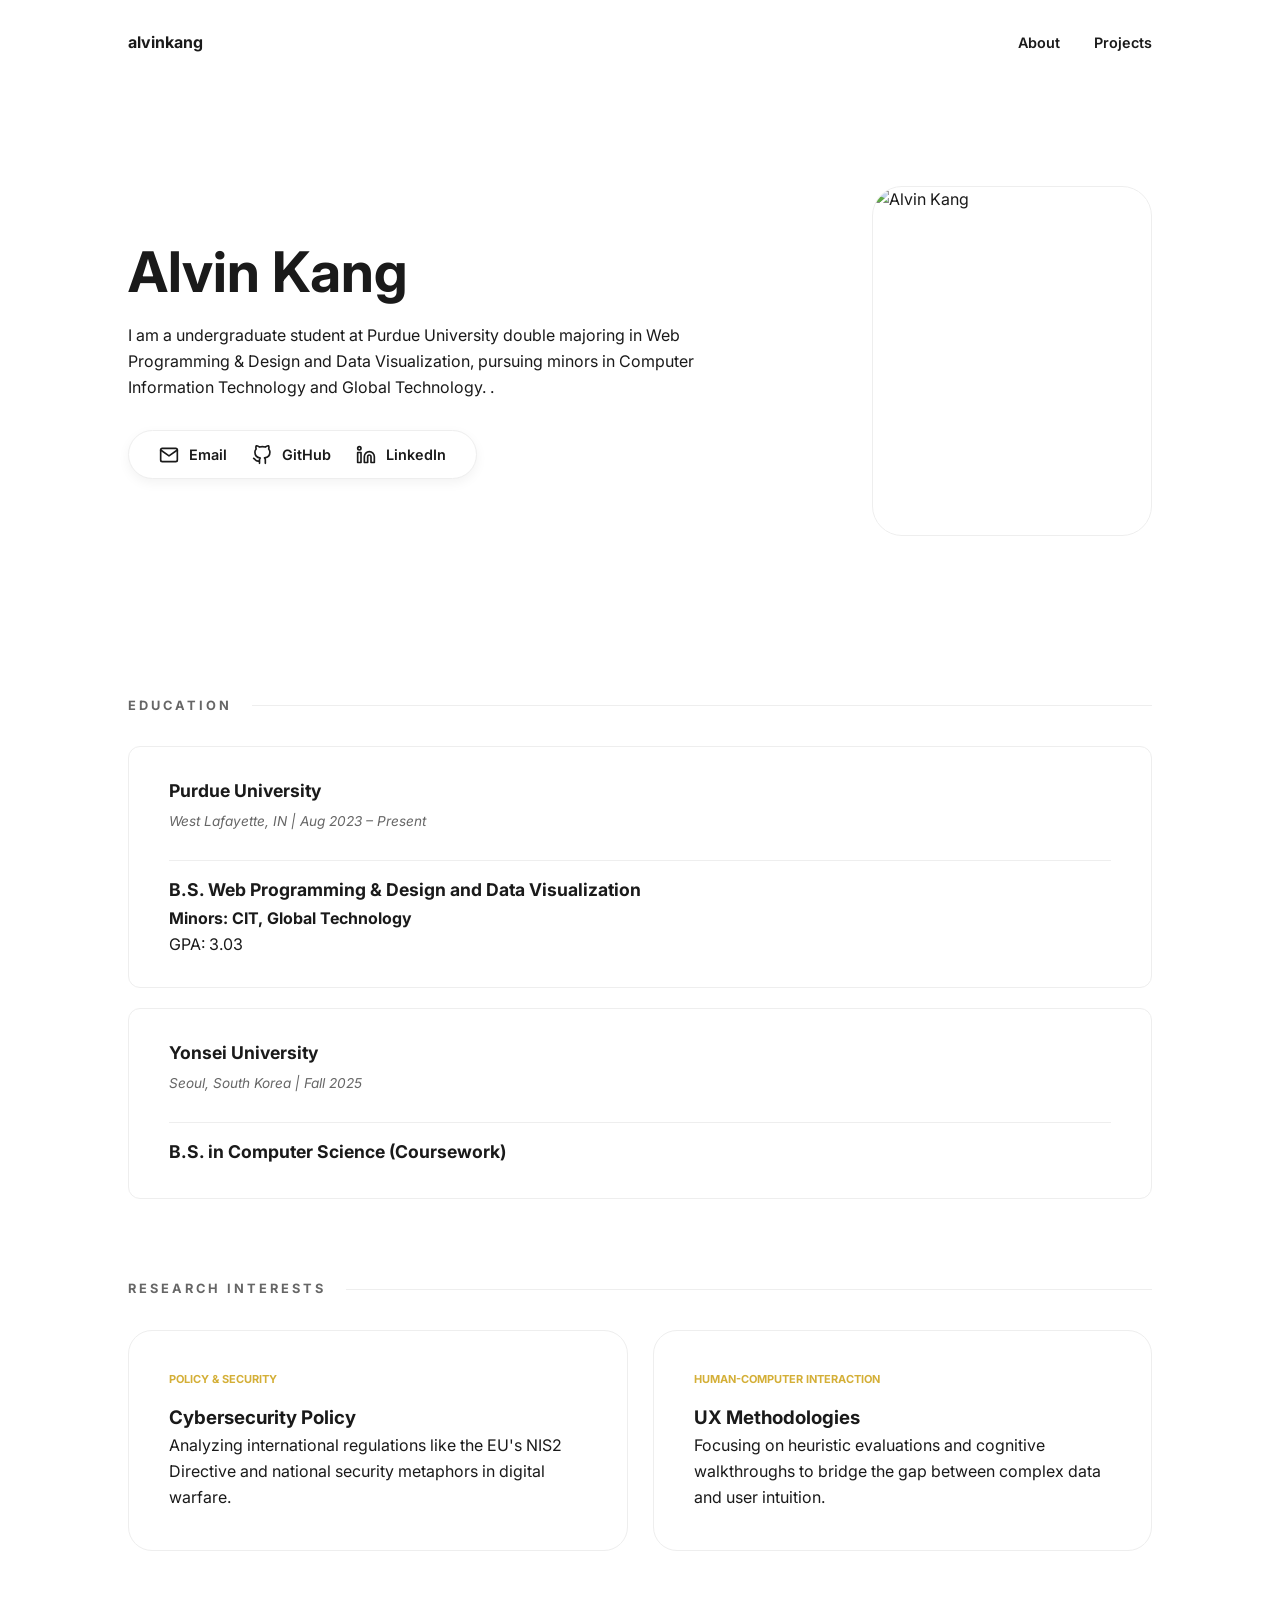
==== index.html @ 0c85d787 "Added stuff" ====
<!DOCTYPE html>
<html lang="en">
<head>
    <meta charset="UTF-8">
    <meta name="viewport" content="width=device-width, initial-scale=1.0">
    <title>About | Alvin Kang</title>
    <link href="https://fonts.googleapis.com/css2?family=Inter:wght@400;600;800&display=swap" rel="stylesheet">
    <link rel="stylesheet" href="style.css">
</head>
<body>

<nav>
    <div class="logo"><strong>alvinkang</strong></div>
    <div class="nav-links">
        <a href="index.html">About</a>
        <a href="projects.html">Projects</a>
    </div>
</nav>

<main>
    <header class="about-hero">
        <div class="about-text">
            <h1>Alvin Kang</h1>
            <p>I am a undergraduate student at Purdue University double majoring in Web Programming & Design and Data Visualization, pursuing minors in Computer Information Technology and Global Technology. .</p>
            
            <div class="hero-links-bar">
                <a href="mailto:kang540@purdue.edu" class="hero-link-item">
                    <svg class="hero-icon" viewBox="0 0 24 24" fill="none" stroke="currentColor" stroke-width="2" stroke-linecap="round" stroke-linejoin="round"><path d="M4 4h16c1.1 0 2 .9 2 2v12c0 1.1-.9 2-2 2H4c-1.1 0-2-.9-2-2V6c0-1.1.9-2 2-2z"></path><polyline points="22,6 12,13 2,6"></polyline></svg>
                    <span>Email</span>
                </a>
                <a href="https://github.com/akang05" target="_blank" class="hero-link-item">
                    <svg class="hero-icon" viewBox="0 0 24 24" fill="none" stroke="currentColor" stroke-width="2" stroke-linecap="round" stroke-linejoin="round"><path d="M9 19c-5 1.5-5-2.5-7-3m14 6v-3.87a3.37 3.37 0 0 0-.94-2.61c3.14-.35 6.44-1.54 6.44-7A5.44 5.44 0 0 0 20 4.77 5.07 5.07 0 0 0 19.91 1S18.73.65 16 2.48a13.38 13.38 0 0 0-7 0C6.27.65 5.09 1 5.09 1A5.07 5.07 0 0 0 5 4.77a5.44 5.44 0 0 0-1.5 3.78c0 5.42 3.3 6.61 6.44 7A3.37 3.37 0 0 0 9 18.13V22"></path></svg>
                    <span>GitHub</span>
                </a>
                <a href="https://linkedin.com/in/alvin-kang-218050291" target="_blank" class="hero-link-item">
                    <svg class="hero-icon" viewBox="0 0 24 24" fill="none" stroke="currentColor" stroke-width="2" stroke-linecap="round" stroke-linejoin="round"><path d="M16 8a6 6 0 0 1 6 6v7h-4v-7a2 2 0 0 0-2-2 2 2 0 0 0-2 2v7h-4v-7a6 6 0 0 1 6-6z"></path><rect x="2" y="9" width="4" height="12"></rect><circle cx="4" cy="4" r="2"></circle></svg>
                    <span>LinkedIn</span>
                </a>
            </div>
        </div>
        <div class="about-image">
            <img src="assets/me.jpg" alt="Alvin Kang" class="profile-pic">
        </div>
    </header>

    <section class="details-row">
        <h2 class="section-title">Education</h2>
        
        <div class="card edu-card">
            <h3>Purdue University</h3>
            <p class="edu-date">West Lafayette, IN | Aug 2023 – Present</p>
            <hr class="edu-divider">
            <h3>B.S. Web Programming & Design and Data Visualization</h3>
            <p><strong>Minors: CIT, Global Technology</strong></p>
            <p>GPA: 3.03</p>
        </div>

        <div class="card edu-card" style="margin-top: 20px;">
            <h3>Yonsei University</h3>
            <p class="edu-date">Seoul, South Korea | Fall 2025</p>
            <hr class="edu-divider">
            <h3>B.S. in Computer Science (Coursework)</h3>
        </div>
    </section>

    <section class="details-row">
        <h2 class="section-title">Research Interests</h2>
        <div class="project-grid">
            <div class="card">
                <span class="tag">Policy & Security</span>
                <h3>Cybersecurity Policy</h3>
                <p>Analyzing international regulations like the EU's NIS2 Directive and national security metaphors in digital warfare.</p>
            </div>
            
            <div class="card">
                <span class="tag">Human-Computer Interaction</span>
                <h3>UX Methodologies</h3>
                <p>Focusing on heuristic evaluations and cognitive walkthroughs to bridge the gap between complex data and user intuition.</p>
            </div>
        </div>
    </section>
</main>

<div style="padding-bottom: 80px;"></div>

</body>
</html>
---- style.css ----
/* Global Reset & Fonts */
* {
    margin: 0;
    padding: 0;
    box-sizing: border-box;
}

body {
    font-family: 'Inter', sans-serif;
    color: #1a1a1a;
    line-height: 1.6;
    background-color: #ffffff;
    overflow-x: hidden;
}

:root {
    --accent: #d4af37; /* Purdue Gold */
    --text: #1a1a1a;
    --text-muted: #666666;
    --transition: all 0.4s cubic-bezier(0.4, 0, 0.2, 1);
}

/* Navigation */
nav {
    display: flex;
    justify-content: space-between;
    align-items: center;
    padding: 30px 10%;
    position: sticky;
    top: 0;
    background: rgba(255, 255, 255, 0.9);
    backdrop-filter: blur(10px);
    z-index: 1000;
}

.nav-links a {
    text-decoration: none;
    color: var(--text);
    margin-left: 30px;
    font-weight: 600;
    font-size: 0.9rem;
    transition: var(--transition);
}

.nav-links a:hover {
    color: var(--accent);
}

/* Layout Hierarchy */
main { padding: 0 10%; }

.about-hero {
    display: flex;
    align-items: center;
    justify-content: space-between;
    gap: 60px;
    padding: 100px 0 80px;
}

.about-text { flex: 1.5; }
.about-text h1 { font-size: 3.5rem; line-height: 1.1; margin-bottom: 20px; }

/* Hero Links Bar */
.hero-links-bar {
    display: inline-flex;
    align-items: center;
    gap: 25px;
    padding: 12px 30px;
    background: #ffffff;
    border: 1px solid #eee;
    border-radius: 100px;
    margin-top: 30px;
    box-shadow: 0 4px 12px rgba(0, 0, 0, 0.05);
    transition: var(--transition);
}

.hero-links-bar:hover {
    transform: translateY(-3px);
    box-shadow: 0 8px 20px rgba(0, 0, 0, 0.08);
    border-color: var(--accent);
}

.hero-link-item {
    display: flex;
    align-items: center;
    gap: 10px;
    text-decoration: none;
    color: var(--text);
    font-size: 0.9rem;
    font-weight: 600;
    transition: color 0.3s ease;
}

.hero-link-item:hover {
    color: var(--accent);
}

.hero-icon {
    width: 20px;
    height: 20px;
    color: currentColor;
}

/* The Portrait Profile */
.about-image { flex: 1; display: flex; justify-content: flex-end; }

.profile-pic {
    width: 280px;
    height: 350px; 
    border-radius: 30px;
    object-fit: cover;
    filter: grayscale(15%);
    border: 1px solid #eee;
    transition: var(--transition);
}

.profile-pic:hover {
    filter: grayscale(0%);
    transform: translateY(-15px) rotate(-2deg);
    box-shadow: 0 30px 60px rgba(0,0,0,0.1);
}

/* Section Styling */
.section-title {
    font-size: 0.8rem;
    text-transform: uppercase;
    letter-spacing: 3px;
    color: var(--text-muted);
    margin-top: 80px;
    margin-bottom: 30px;
    display: flex;
    align-items: center;
    gap: 20px;
}

.section-title::after {
    content: "";
    height: 1px;
    flex-grow: 1;
    background: #eee;
}

/* Vertical Row Layout */
.details-row {
    margin-bottom: 60px;
    width: 100%;
}

/* Universal Card Style */
.card {
    background: #fff;
    padding: 40px;
    border-radius: 24px;
    border: 1px solid #eee;
    transition: var(--transition);
    display: flex;
    flex-direction: column;
}

.card:hover {
    border-color: var(--accent);
    transform: translateY(-10px) rotate(1deg);
    box-shadow: 0 20px 40px rgba(0, 0, 0, 0.05);
}

/* Specific Education "Yonsei Look" overrides */
.edu-card {
    width: 100%;
    border-radius: 12px; 
    text-align: left;
    padding: 30px 40px;
}

.edu-card:hover {
    transform: translateY(-5px); 
    rotate: 0deg; 
    border-color: var(--accent);
}

.edu-date {
    font-style: italic;
    color: var(--text-muted);
    font-size: 0.85rem;
    margin: 4px 0 12px 0;
}

.edu-divider {
    border: 0;
    border-top: 1px solid #eee;
    margin: 15px 0;
}

.edu-card h3 {
    font-size: 1.1rem;
    margin-bottom: 2px;
}

/* Project/Research Grid */
.project-grid {
    display: grid;
    grid-template-columns: repeat(auto-fit, minmax(320px, 1fr));
    gap: 25px;
    margin-bottom: 40px;
}

.tag { 
    font-size: 11px; 
    font-weight: 700; 
    color: var(--accent); 
    text-transform: uppercase; 
    margin-bottom: 15px; 
    display: block; 
}

/* Responsive Adjustments */
@media (max-width: 900px) {
    .about-hero { flex-direction: column-reverse; text-align: center; padding: 60px 0; }
    .about-text h1 { font-size: 2.5rem; }
    .about-image { justify-content: center; margin-bottom: 30px; }
    .edu-card { padding: 25px; }
    .hero-links-bar { gap: 15px; padding: 10px 20px; }
}
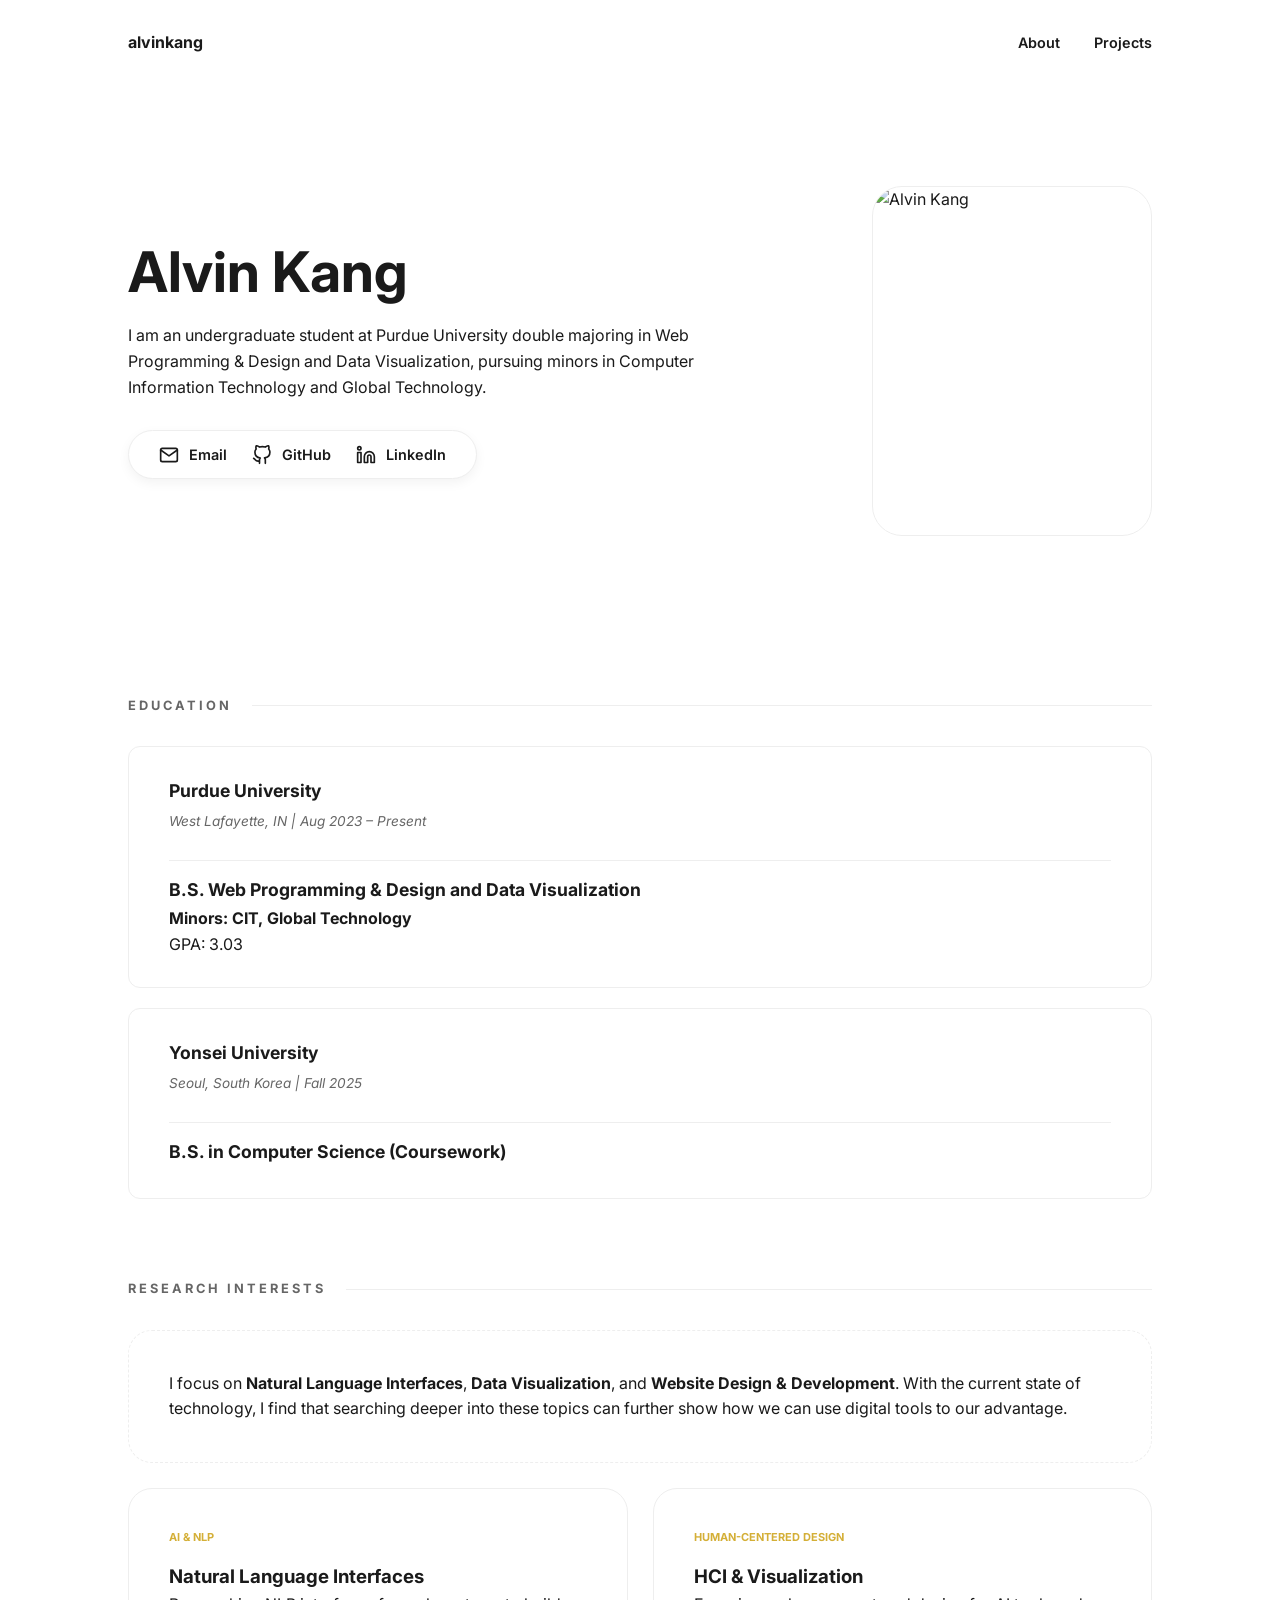
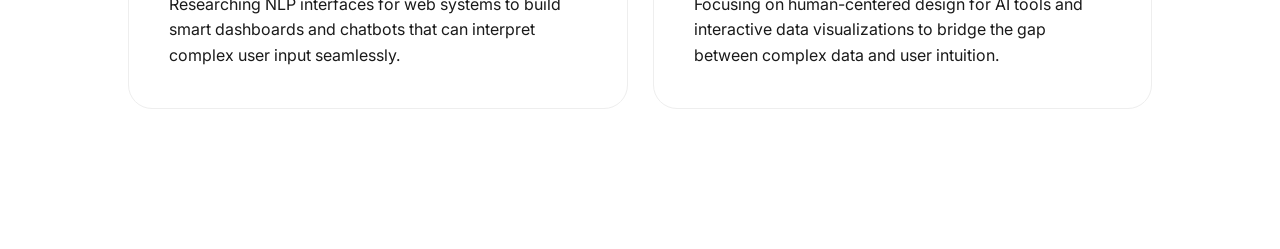
==== commit 62ddab93: "update" ====
--- a/index.html
+++ b/index.html
@@ -21,7 +21,7 @@
     <header class="about-hero">
         <div class="about-text">
             <h1>Alvin Kang</h1>
-            <p>I am a undergraduate student at Purdue University double majoring in Web Programming & Design and Data Visualization, pursuing minors in Computer Information Technology and Global Technology. .</p>
+            <p>I am an undergraduate student at Purdue University double majoring in Web Programming & Design and Data Visualization, pursuing minors in Computer Information Technology and Global Technology.</p>
             
             <div class="hero-links-bar">
                 <a href="mailto:kang540@purdue.edu" class="hero-link-item">
@@ -65,17 +65,22 @@
 
     <section class="details-row">
         <h2 class="section-title">Research Interests</h2>
+        
+        <div class="card" style="margin-bottom: 25px; border-style: dashed;">
+            <p>I focus on <strong>Natural Language Interfaces</strong>, <strong>Data Visualization</strong>, and <strong>Website Design & Development</strong>. With the current state of technology, I find that searching deeper into these topics can further show how we can use digital tools to our advantage.</p>
+        </div>
+
         <div class="project-grid">
             <div class="card">
-                <span class="tag">Policy & Security</span>
-                <h3>Cybersecurity Policy</h3>
-                <p>Analyzing international regulations like the EU's NIS2 Directive and national security metaphors in digital warfare.</p>
+                <span class="tag">AI & NLP</span>
+                <h3>Natural Language Interfaces</h3>
+                <p>Researching NLP interfaces for web systems to build smart dashboards and chatbots that can interpret complex user input seamlessly.</p>
             </div>
             
             <div class="card">
-                <span class="tag">Human-Computer Interaction</span>
-                <h3>UX Methodologies</h3>
-                <p>Focusing on heuristic evaluations and cognitive walkthroughs to bridge the gap between complex data and user intuition.</p>
+                <span class="tag">Human-Centered Design</span>
+                <h3>HCI & Visualization</h3>
+                <p>Focusing on human-centered design for AI tools and interactive data visualizations to bridge the gap between complex data and user intuition.</p>
             </div>
         </div>
     </section>
--- a/style.css
+++ b/style.css
@@ -49,6 +49,7 @@
 /* Layout Hierarchy */
 main { padding: 0 10%; }
 
+/* Hero Section */
 .about-hero {
     display: flex;
     align-items: center;
@@ -60,7 +61,7 @@
 .about-text { flex: 1.5; }
 .about-text h1 { font-size: 3.5rem; line-height: 1.1; margin-bottom: 20px; }
 
-/* Hero Links Bar */
+/* Links Bar (Pill Shape) */
 .hero-links-bar {
     display: inline-flex;
     align-items: center;
@@ -101,7 +102,7 @@
     color: currentColor;
 }
 
-/* The Portrait Profile */
+/* Portrait Styling */
 .about-image { flex: 1; display: flex; justify-content: flex-end; }
 
 .profile-pic {
@@ -120,7 +121,7 @@
     box-shadow: 0 30px 60px rgba(0,0,0,0.1);
 }
 
-/* Section Styling */
+/* Section Headers */
 .section-title {
     font-size: 0.8rem;
     text-transform: uppercase;
@@ -140,13 +141,13 @@
     background: #eee;
 }
 
-/* Vertical Row Layout */
+/* Layout Rows */
 .details-row {
     margin-bottom: 60px;
     width: 100%;
 }
 
-/* Universal Card Style */
+/* Universal Card Design */
 .card {
     background: #fff;
     padding: 40px;
@@ -163,7 +164,7 @@
     box-shadow: 0 20px 40px rgba(0, 0, 0, 0.05);
 }
 
-/* Specific Education "Yonsei Look" overrides */
+/* Education "Yonsei Look" Fixes */
 .edu-card {
     width: 100%;
     border-radius: 12px; 
@@ -173,7 +174,7 @@
 
 .edu-card:hover {
     transform: translateY(-5px); 
-    rotate: 0deg; 
+    rotate: 0deg; /* Professional items stay flat */
     border-color: var(--accent);
 }
 
@@ -195,7 +196,7 @@
     margin-bottom: 2px;
 }
 
-/* Project/Research Grid */
+/* Research Interests Grid */
 .project-grid {
     display: grid;
     grid-template-columns: repeat(auto-fit, minmax(320px, 1fr));
@@ -212,11 +213,20 @@
     display: block; 
 }
 
-/* Responsive Adjustments */
+/* Responsive Overrides */
 @media (max-width: 900px) {
-    .about-hero { flex-direction: column-reverse; text-align: center; padding: 60px 0; }
+    .about-hero { 
+        flex-direction: column-reverse; 
+        text-align: center; 
+        padding: 60px 0; 
+    }
     .about-text h1 { font-size: 2.5rem; }
     .about-image { justify-content: center; margin-bottom: 30px; }
     .edu-card { padding: 25px; }
-    .hero-links-bar { gap: 15px; padding: 10px 20px; }
+    .hero-links-bar { 
+        gap: 15px; 
+        padding: 10px 20px; 
+        display: flex;
+        justify-content: center;
+    }
 }
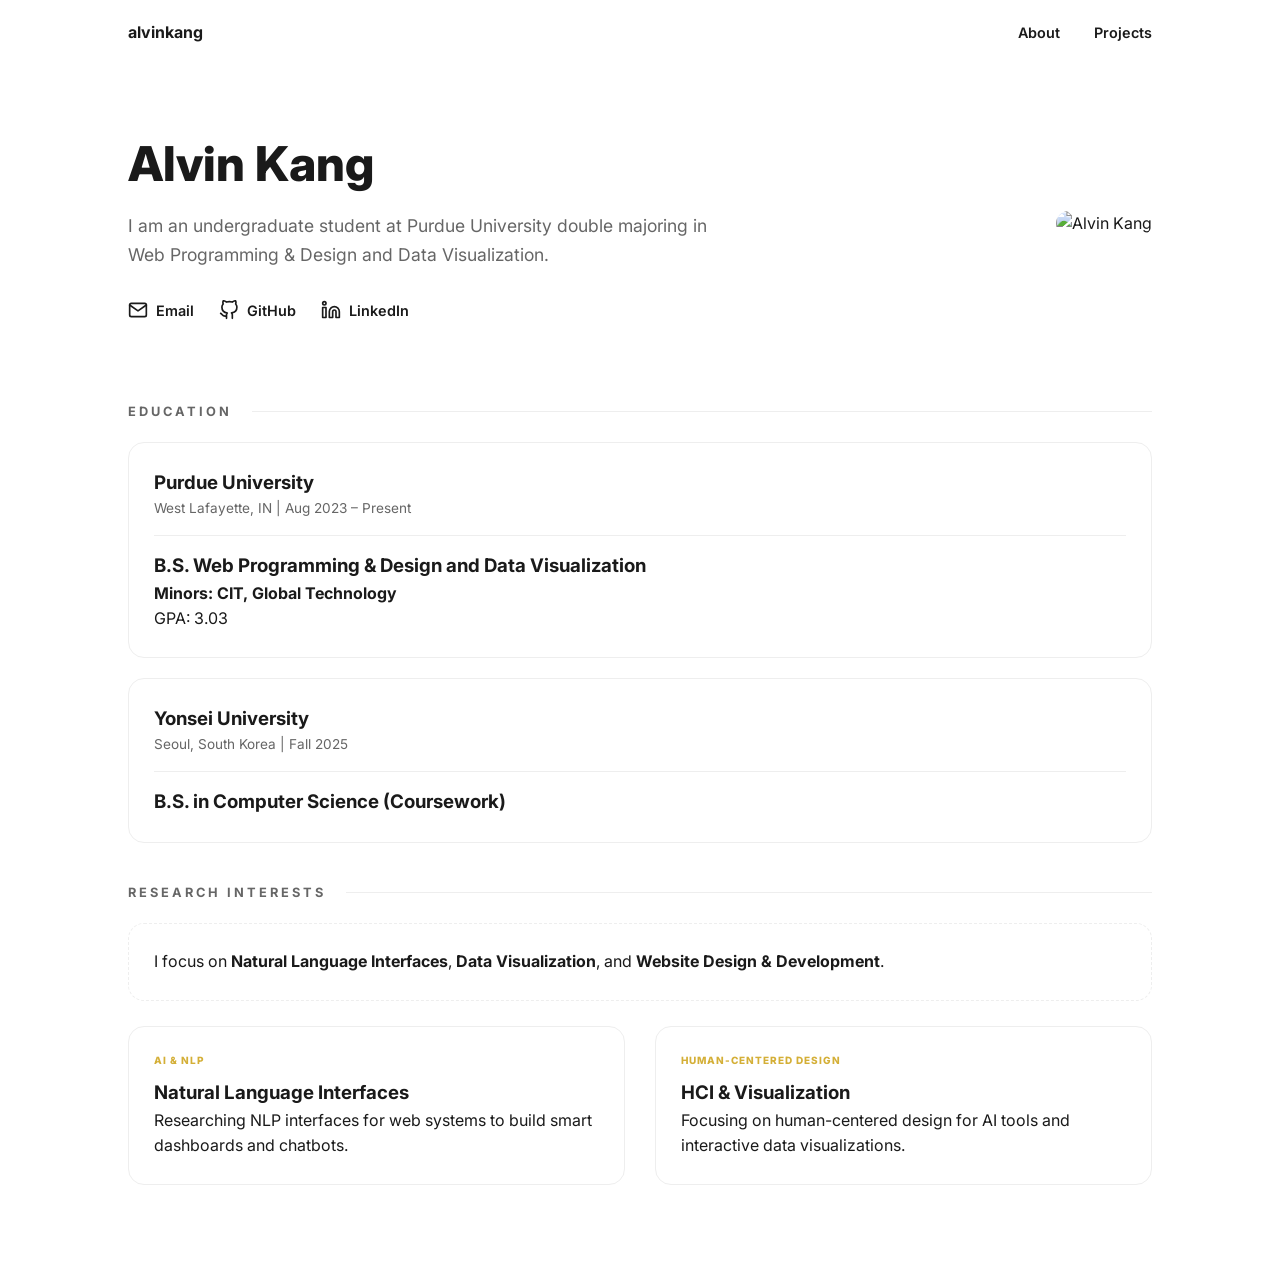
==== commit 8ad89ef0: "update" ====
--- a/index.html
+++ b/index.html
@@ -21,7 +21,7 @@
     <header class="about-hero">
         <div class="about-text">
             <h1>Alvin Kang</h1>
-            <p>I am an undergraduate student at Purdue University double majoring in Web Programming & Design and Data Visualization, pursuing minors in Computer Information Technology and Global Technology.</p>
+            <p>I am an undergraduate student at Purdue University double majoring in Web Programming & Design and Data Visualization.</p>
             
             <div class="hero-links-bar">
                 <a href="mailto:kang540@purdue.edu" class="hero-link-item">
@@ -65,28 +65,23 @@
 
     <section class="details-row">
         <h2 class="section-title">Research Interests</h2>
-        
         <div class="card" style="margin-bottom: 25px; border-style: dashed;">
-            <p>I focus on <strong>Natural Language Interfaces</strong>, <strong>Data Visualization</strong>, and <strong>Website Design & Development</strong>. With the current state of technology, I find that searching deeper into these topics can further show how we can use digital tools to our advantage.</p>
+            <p>I focus on <strong>Natural Language Interfaces</strong>, <strong>Data Visualization</strong>, and <strong>Website Design & Development</strong>.</p>
         </div>
-
         <div class="project-grid">
             <div class="card">
                 <span class="tag">AI & NLP</span>
                 <h3>Natural Language Interfaces</h3>
-                <p>Researching NLP interfaces for web systems to build smart dashboards and chatbots that can interpret complex user input seamlessly.</p>
+                <p>Researching NLP interfaces for web systems to build smart dashboards and chatbots.</p>
             </div>
-            
             <div class="card">
                 <span class="tag">Human-Centered Design</span>
                 <h3>HCI & Visualization</h3>
-                <p>Focusing on human-centered design for AI tools and interactive data visualizations to bridge the gap between complex data and user intuition.</p>
+                <p>Focusing on human-centered design for AI tools and interactive data visualizations.</p>
             </div>
         </div>
     </section>
 </main>
-
 <div style="padding-bottom: 80px;"></div>
-
 </body>
 </html>
--- a/style.css
+++ b/style.css
@@ -1,31 +1,25 @@
-/* Global Reset & Fonts */
-* {
-    margin: 0;
-    padding: 0;
-    box-sizing: border-box;
-}
+/* --- Global Styles --- */
+* { margin: 0; padding: 0; box-sizing: border-box; }
 
 body {
     font-family: 'Inter', sans-serif;
     color: #1a1a1a;
     line-height: 1.6;
     background-color: #ffffff;
-    overflow-x: hidden;
 }
 
 :root {
     --accent: #d4af37; /* Purdue Gold */
-    --text: #1a1a1a;
     --text-muted: #666666;
     --transition: all 0.4s cubic-bezier(0.4, 0, 0.2, 1);
 }
 
-/* Navigation */
+/* --- Navigation --- */
 nav {
     display: flex;
     justify-content: space-between;
     align-items: center;
-    padding: 30px 10%;
+    padding: 20px 10%;
     position: sticky;
     top: 0;
     background: rgba(255, 255, 255, 0.9);
@@ -35,100 +29,92 @@
 
 .nav-links a {
     text-decoration: none;
-    color: var(--text);
+    color: #1a1a1a;
     margin-left: 30px;
+    font-weight: 600;
+    font-size: 0.9rem;
+}
+
+.nav-links a:hover { color: var(--accent); }
+
+main { padding: 0 10%; }
+
+/* --- Hero Section & Icon Fixes --- */
+.about-hero {
+    display: flex;
+    align-items: center;
+    justify-content: space-between;
+    gap: 60px;
+    padding: 60px 0 40px;
+}
+
+.about-text h1 {
+    font-size: 3rem;
+    font-weight: 800;
+    margin-bottom: 10px;
+}
+
+.about-text p {
+    font-size: 1.1rem;
+    color: var(--text-muted);
+    max-width: 600px;
+}
+
+.hero-links-bar {
+    display: flex;
+    gap: 25px;
+    margin-top: 30px;
+}
+
+.hero-link-item {
+    display: flex;
+    align-items: center;
+    gap: 8px;
+    text-decoration: none;
+    color: #1a1a1a;
     font-weight: 600;
     font-size: 0.9rem;
     transition: var(--transition);
 }
 
-.nav-links a:hover {
-    color: var(--accent);
+.hero-link-item:hover { color: var(--accent); }
+
+/* This fixes the oversized social icons */
+.hero-icon {
+    width: 20px;
+    height: 20px;
 }
 
-/* Layout Hierarchy */
-main { padding: 0 10%; }
-
-/* Hero Section */
-.about-hero {
-    display: flex;
-    align-items: center;
-    justify-content: space-between;
-    gap: 60px;
-    padding: 100px 0 80px;
+.profile-pic {
+    width: 320px;
+    height: auto;
+    border-radius: 24px;
+    object-fit: cover;
 }
 
-.about-text { flex: 1.5; }
-.about-text h1 { font-size: 3.5rem; line-height: 1.1; margin-bottom: 20px; }
-
-/* Links Bar (Pill Shape) */
-.hero-links-bar {
-    display: inline-flex;
-    align-items: center;
-    gap: 25px;
-    padding: 12px 30px;
-    background: #ffffff;
+/* --- Cards (General, Education, Interests) --- */
+.card {
+    background: #fff;
     border: 1px solid #eee;
-    border-radius: 100px;
-    margin-top: 30px;
-    box-shadow: 0 4px 12px rgba(0, 0, 0, 0.05);
+    border-radius: 16px;
+    padding: 25px;
     transition: var(--transition);
 }
 
-.hero-links-bar:hover {
-    transform: translateY(-3px);
-    box-shadow: 0 8px 20px rgba(0, 0, 0, 0.08);
+.edu-card:hover {
     border-color: var(--accent);
+    transform: translateX(10px);
 }
 
-.hero-link-item {
-    display: flex;
-    align-items: center;
-    gap: 10px;
-    text-decoration: none;
-    color: var(--text);
-    font-size: 0.9rem;
-    font-weight: 600;
-    transition: color 0.3s ease;
-}
+.edu-date { font-size: 0.85rem; color: var(--text-muted); margin-bottom: 10px; }
+.edu-divider { border: 0; border-top: 1px solid #eee; margin: 15px 0; }
 
-.hero-link-item:hover {
-    color: var(--accent);
-}
-
-.hero-icon {
-    width: 20px;
-    height: 20px;
-    color: currentColor;
-}
-
-/* Portrait Styling */
-.about-image { flex: 1; display: flex; justify-content: flex-end; }
-
-.profile-pic {
-    width: 280px;
-    height: 350px; 
-    border-radius: 30px;
-    object-fit: cover;
-    filter: grayscale(15%);
-    border: 1px solid #eee;
-    transition: var(--transition);
-}
-
-.profile-pic:hover {
-    filter: grayscale(0%);
-    transform: translateY(-15px) rotate(-2deg);
-    box-shadow: 0 30px 60px rgba(0,0,0,0.1);
-}
-
-/* Section Headers */
 .section-title {
     font-size: 0.8rem;
     text-transform: uppercase;
     letter-spacing: 3px;
     color: var(--text-muted);
-    margin-top: 80px;
-    margin-bottom: 30px;
+    margin: 40px 0 20px;
     display: flex;
     align-items: center;
     gap: 20px;
@@ -141,92 +127,61 @@
     background: #eee;
 }
 
-/* Layout Rows */
-.details-row {
-    margin-bottom: 60px;
-    width: 100%;
+.tag {
+    font-size: 10px;
+    font-weight: 800;
+    text-transform: uppercase;
+    color: var(--accent);
+    letter-spacing: 1px;
+    margin-bottom: 10px;
+    display: block;
 }
 
-/* Universal Card Design */
-.card {
-    background: #fff;
-    padding: 40px;
-    border-radius: 24px;
-    border: 1px solid #eee;
-    transition: var(--transition);
+/* --- Compact Project Grid & Vertical Cards --- */
+.project-grid {
+    display: grid;
+    grid-template-columns: repeat(auto-fit, minmax(320px, 1fr));
+    gap: 30px;
+}
+
+.vertical-card {
+    padding: 0;
+    overflow: hidden;
     display: flex;
     flex-direction: column;
 }
 
-.card:hover {
-    border-color: var(--accent);
-    transform: translateY(-10px) rotate(1deg);
-    box-shadow: 0 20px 40px rgba(0, 0, 0, 0.05);
+.card-header { height: 200px; overflow: hidden; background: #f8f8f8; }
+
+.project-viz {
+    width: 100%;
+    height: 100%;
+    object-fit: cover;
+    transition: transform 0.6s ease;
 }
 
-/* Education "Yonsei Look" Fixes */
-.edu-card {
-    width: 100%;
-    border-radius: 12px; 
-    text-align: left;
-    padding: 30px 40px;
+.vertical-card:hover .project-viz { transform: scale(1.05); }
+
+.card-body { padding: 25px; display: flex; flex-direction: column; flex-grow: 1; }
+
+.title-icons { display: flex; justify-content: space-between; align-items: center; margin-bottom: 5px; }
+
+.action-icons a { color: #1a1a1a; width: 18px; height: 18px; display: inline-block; }
+
+.tech-stack { display: flex; flex-wrap: wrap; gap: 8px; margin-top: auto; }
+
+.tech-stack span {
+    font-size: 10px;
+    font-weight: 600;
+    color: #555;
+    background: #f4f4f4;
+    padding: 5px 12px;
+    border-radius: 100px;
 }
 
-.edu-card:hover {
-    transform: translateY(-5px); 
-    rotate: 0deg; /* Professional items stay flat */
-    border-color: var(--accent);
-}
-
-.edu-date {
-    font-style: italic;
-    color: var(--text-muted);
-    font-size: 0.85rem;
-    margin: 4px 0 12px 0;
-}
-
-.edu-divider {
-    border: 0;
-    border-top: 1px solid #eee;
-    margin: 15px 0;
-}
-
-.edu-card h3 {
-    font-size: 1.1rem;
-    margin-bottom: 2px;
-}
-
-/* Research Interests Grid */
-.project-grid {
-    display: grid;
-    grid-template-columns: repeat(auto-fit, minmax(320px, 1fr));
-    gap: 25px;
-    margin-bottom: 40px;
-}
-
-.tag { 
-    font-size: 11px; 
-    font-weight: 700; 
-    color: var(--accent); 
-    text-transform: uppercase; 
-    margin-bottom: 15px; 
-    display: block; 
-}
-
-/* Responsive Overrides */
+/* --- Responsive --- */
 @media (max-width: 900px) {
-    .about-hero { 
-        flex-direction: column-reverse; 
-        text-align: center; 
-        padding: 60px 0; 
-    }
-    .about-text h1 { font-size: 2.5rem; }
-    .about-image { justify-content: center; margin-bottom: 30px; }
-    .edu-card { padding: 25px; }
-    .hero-links-bar { 
-        gap: 15px; 
-        padding: 10px 20px; 
-        display: flex;
-        justify-content: center;
-    }
+    .about-hero { flex-direction: column; text-align: center; }
+    .hero-links-bar { justify-content: center; }
+    .project-grid { grid-template-columns: 1fr; }
 }
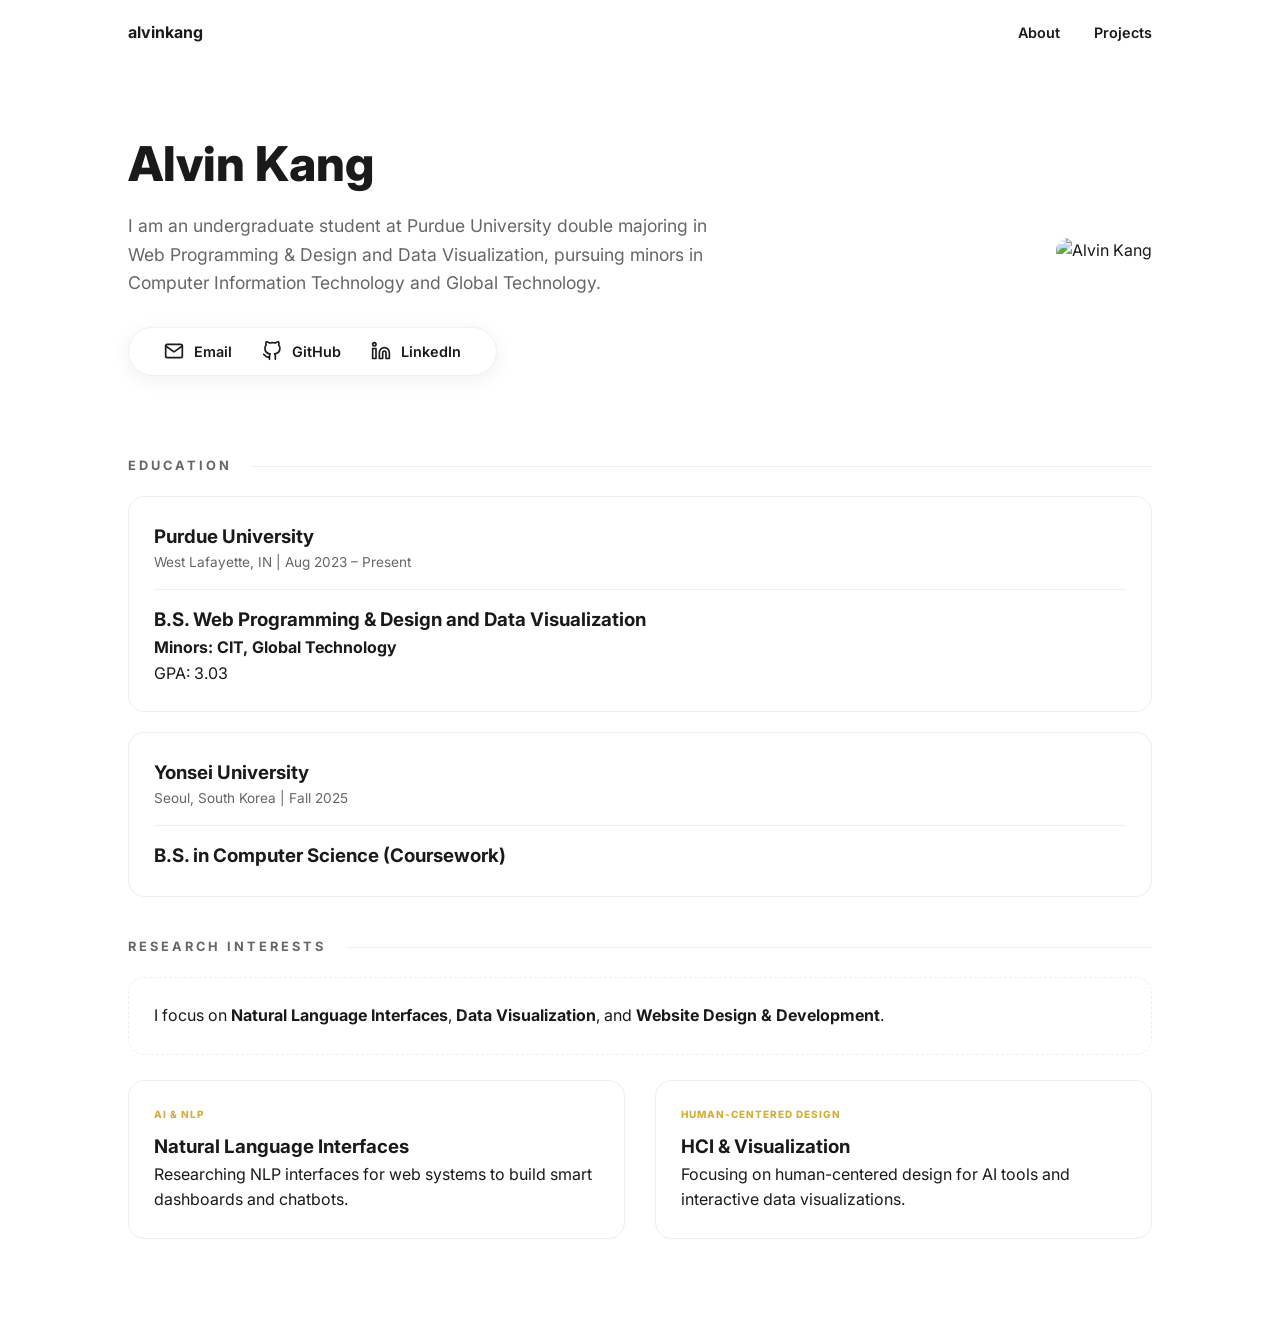
==== commit ae0f7e4e: "update" ====
--- a/index.html
+++ b/index.html
@@ -21,7 +21,7 @@
     <header class="about-hero">
         <div class="about-text">
             <h1>Alvin Kang</h1>
-            <p>I am an undergraduate student at Purdue University double majoring in Web Programming & Design and Data Visualization.</p>
+            <p>I am an undergraduate student at Purdue University double majoring in Web Programming & Design and Data Visualization, pursuing minors in Computer Information Technology and Global Technology.</p>
             
             <div class="hero-links-bar">
                 <a href="mailto:kang540@purdue.edu" class="hero-link-item">
@@ -45,7 +45,6 @@
 
     <section class="details-row">
         <h2 class="section-title">Education</h2>
-        
         <div class="card edu-card">
             <h3>Purdue University</h3>
             <p class="edu-date">West Lafayette, IN | Aug 2023 – Present</p>
@@ -82,6 +81,8 @@
         </div>
     </section>
 </main>
+
 <div style="padding-bottom: 80px;"></div>
+
 </body>
 </html>
--- a/style.css
+++ b/style.css
@@ -39,7 +39,7 @@
 
 main { padding: 0 10%; }
 
-/* --- Hero Section & Icon Fixes --- */
+/* --- Hero Section & Pill-Bar Fixes --- */
 .about-hero {
     display: flex;
     align-items: center;
@@ -61,15 +61,21 @@
 }
 
 .hero-links-bar {
-    display: flex;
-    gap: 25px;
+    display: inline-flex;
+    align-items: center;
+    gap: 30px;
+    padding: 12px 35px;
+    background: #ffffff;
+    border-radius: 100px;
+    box-shadow: 0 4px 20px rgba(0, 0, 0, 0.06);
     margin-top: 30px;
+    border: 1px solid #f0f0f0;
 }
 
 .hero-link-item {
     display: flex;
     align-items: center;
-    gap: 8px;
+    gap: 10px;
     text-decoration: none;
     color: #1a1a1a;
     font-weight: 600;
@@ -77,12 +83,17 @@
     transition: var(--transition);
 }
 
-.hero-link-item:hover { color: var(--accent); }
+.hero-link-item:hover { 
+    color: var(--accent); 
+    transform: translateY(-2px);
+}
 
-/* This fixes the oversized social icons */
+/* CRITICAL FIX: Constrains SVG icons so they don't fill the page */
 .hero-icon {
     width: 20px;
     height: 20px;
+    display: inline-block;
+    flex-shrink: 0;
 }
 
 .profile-pic {
@@ -92,7 +103,7 @@
     object-fit: cover;
 }
 
-/* --- Cards (General, Education, Interests) --- */
+/* --- Cards & Typography --- */
 .card {
     background: #fff;
     border: 1px solid #eee;
@@ -137,51 +148,16 @@
     display: block;
 }
 
-/* --- Compact Project Grid & Vertical Cards --- */
+/* --- Project Grid --- */
 .project-grid {
     display: grid;
     grid-template-columns: repeat(auto-fit, minmax(320px, 1fr));
     gap: 30px;
 }
 
-.vertical-card {
-    padding: 0;
-    overflow: hidden;
-    display: flex;
-    flex-direction: column;
-}
-
-.card-header { height: 200px; overflow: hidden; background: #f8f8f8; }
-
-.project-viz {
-    width: 100%;
-    height: 100%;
-    object-fit: cover;
-    transition: transform 0.6s ease;
-}
-
-.vertical-card:hover .project-viz { transform: scale(1.05); }
-
-.card-body { padding: 25px; display: flex; flex-direction: column; flex-grow: 1; }
-
-.title-icons { display: flex; justify-content: space-between; align-items: center; margin-bottom: 5px; }
-
-.action-icons a { color: #1a1a1a; width: 18px; height: 18px; display: inline-block; }
-
-.tech-stack { display: flex; flex-wrap: wrap; gap: 8px; margin-top: auto; }
-
-.tech-stack span {
-    font-size: 10px;
-    font-weight: 600;
-    color: #555;
-    background: #f4f4f4;
-    padding: 5px 12px;
-    border-radius: 100px;
-}
-
 /* --- Responsive --- */
 @media (max-width: 900px) {
     .about-hero { flex-direction: column; text-align: center; }
-    .hero-links-bar { justify-content: center; }
+    .hero-links-bar { justify-content: center; flex-wrap: wrap; }
     .project-grid { grid-template-columns: 1fr; }
 }
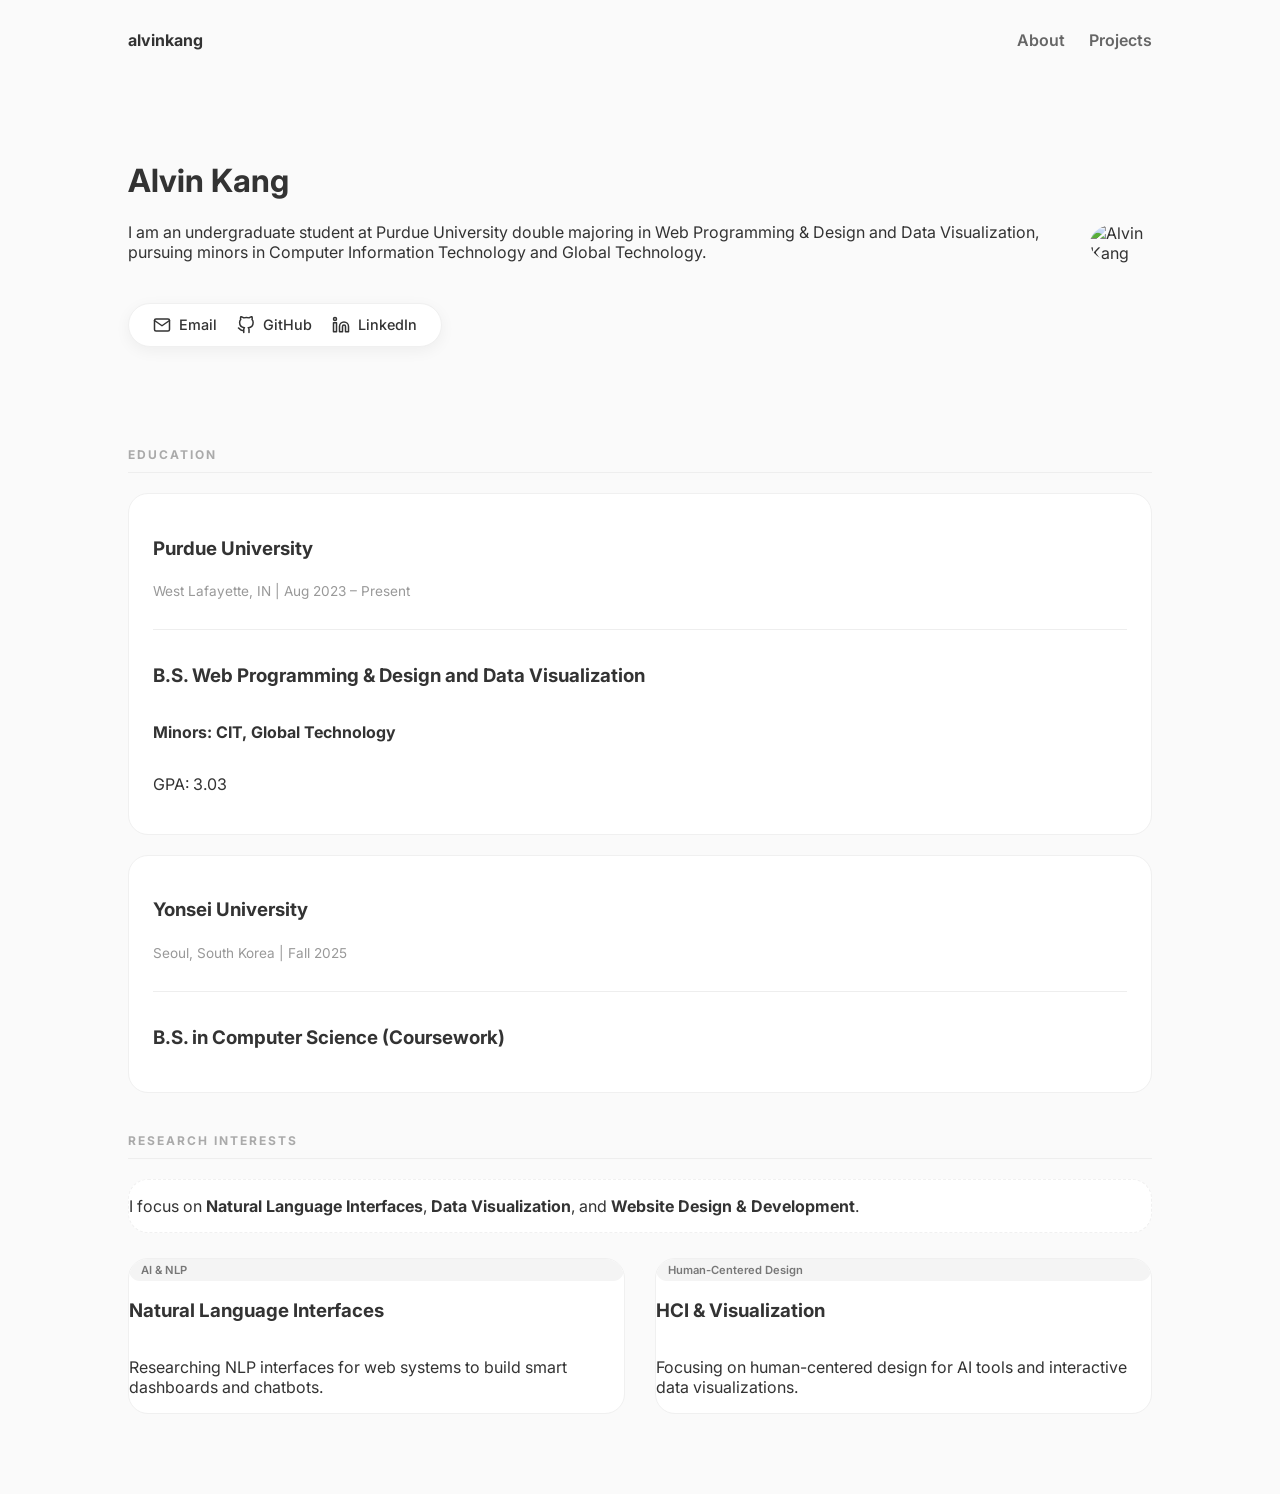
==== commit a6ec9cc5: "update" ====
--- a/index.html
+++ b/index.html
@@ -84,5 +84,5 @@
 
 <div style="padding-bottom: 80px;"></div>
 
-</body>
+</body> 
 </html>
--- a/style.css
+++ b/style.css
@@ -1,163 +1,178 @@
-/* --- Global Styles --- */
-* { margin: 0; padding: 0; box-sizing: border-box; }
-
-body {
-    font-family: 'Inter', sans-serif;
-    color: #1a1a1a;
-    line-height: 1.6;
-    background-color: #ffffff;
+/* --- GLOBAL ICON SIZE FIX --- */
+/* This stops the "huge icon" problem on both pages */
+.hero-icon,
+.action-icons svg {
+    width: 18px !important;
+    height: 18px !important;
+    flex-shrink: 0;
+    display: inline-block;
 }
 
-:root {
-    --accent: #d4af37; /* Purdue Gold */
-    --text-muted: #666666;
-    --transition: all 0.4s cubic-bezier(0.4, 0, 0.2, 1);
-}
-
-/* --- Navigation --- */
-nav {
-    display: flex;
-    justify-content: space-between;
-    align-items: center;
-    padding: 20px 10%;
-    position: sticky;
-    top: 0;
-    background: rgba(255, 255, 255, 0.9);
-    backdrop-filter: blur(10px);
-    z-index: 1000;
-}
-
-.nav-links a {
-    text-decoration: none;
-    color: #1a1a1a;
-    margin-left: 30px;
-    font-weight: 600;
-    font-size: 0.9rem;
-}
-
-.nav-links a:hover { color: var(--accent); }
-
-main { padding: 0 10%; }
-
-/* --- Hero Section & Pill-Bar Fixes --- */
-.about-hero {
-    display: flex;
-    align-items: center;
-    justify-content: space-between;
-    gap: 60px;
-    padding: 60px 0 40px;
-}
-
-.about-text h1 {
-    font-size: 3rem;
-    font-weight: 800;
-    margin-bottom: 10px;
-}
-
-.about-text p {
-    font-size: 1.1rem;
-    color: var(--text-muted);
-    max-width: 600px;
-}
-
+/* --- ABOUT PAGE: PILL LINKS STYLE --- */
 .hero-links-bar {
     display: inline-flex;
     align-items: center;
-    gap: 30px;
-    padding: 12px 35px;
-    background: #ffffff;
-    border-radius: 100px;
-    box-shadow: 0 4px 20px rgba(0, 0, 0, 0.06);
-    margin-top: 30px;
+    background: #fff;
+    padding: 12px 24px;
+    border-radius: 50px;
+    box-shadow: 0 4px 15px rgba(0,0,0,0.05);
+    gap: 20px;
+    margin-top: 25px;
     border: 1px solid #f0f0f0;
 }
 
 .hero-link-item {
     display: flex;
     align-items: center;
-    gap: 10px;
+    gap: 8px;
     text-decoration: none;
-    color: #1a1a1a;
-    font-weight: 600;
+    color: #333;
     font-size: 0.9rem;
-    transition: var(--transition);
+    font-weight: 500;
+    transition: opacity 0.2s;
 }
 
-.hero-link-item:hover { 
-    color: var(--accent); 
-    transform: translateY(-2px);
+.hero-link-item:hover {
+    opacity: 0.7;
 }
 
-/* CRITICAL FIX: Constrains SVG icons so they don't fill the page */
-.hero-icon {
-    width: 20px;
-    height: 20px;
-    display: inline-block;
-    flex-shrink: 0;
+/* --- PROJECTS PAGE: CARD & ICON STYLE --- */
+.action-icons a {
+    display: inline-flex;
+    align-items: center;
+    justify-content: center;
+    color: #666;
+    transition: color 0.2s;
+}
+
+.action-icons a:hover {
+    color: #000;
+}
+
+/* --- SHARED LAYOUT & CARDS --- */
+body {
+    font-family: 'Inter', sans-serif;
+    background-color: #fafafa;
+    margin: 0;
+    color: #333;
+}
+
+nav {
+    display: flex;
+    justify-content: space-between;
+    padding: 30px 10%;
+    align-items: center;
+}
+
+.nav-links a {
+    margin-left: 20px;
+    text-decoration: none;
+    color: #666;
+    font-weight: 600;
+}
+
+.about-hero {
+    display: flex;
+    justify-content: space-between;
+    align-items: center;
+    padding: 60px 10%;
 }
 
 .profile-pic {
-    width: 320px;
-    height: auto;
-    border-radius: 24px;
+    width: 250px;
+    height: 250px;
+    border-radius: 50%;
     object-fit: cover;
 }
 
-/* --- Cards & Typography --- */
-.card {
-    background: #fff;
-    border: 1px solid #eee;
-    border-radius: 16px;
-    padding: 25px;
-    transition: var(--transition);
+.work-showcase, .details-row {
+    padding: 0 10%;
 }
 
-.edu-card:hover {
-    border-color: var(--accent);
-    transform: translateX(10px);
+.section-title {
+    font-size: 0.75rem;
+    text-transform: uppercase;
+    letter-spacing: 2px;
+    color: #aaa;
+    margin: 40px 0 20px 0;
+    border-bottom: 1px solid #eee;
+    padding-bottom: 10px;
 }
 
-.edu-date { font-size: 0.85rem; color: var(--text-muted); margin-bottom: 10px; }
-.edu-divider { border: 0; border-top: 1px solid #eee; margin: 15px 0; }
-
-.section-title {
-    font-size: 0.8rem;
-    text-transform: uppercase;
-    letter-spacing: 3px;
-    color: var(--text-muted);
-    margin: 40px 0 20px;
-    display: flex;
-    align-items: center;
-    gap: 20px;
-}
-
-.section-title::after {
-    content: "";
-    height: 1px;
-    flex-grow: 1;
-    background: #eee;
-}
-
-.tag {
-    font-size: 10px;
-    font-weight: 800;
-    text-transform: uppercase;
-    color: var(--accent);
-    letter-spacing: 1px;
-    margin-bottom: 10px;
-    display: block;
-}
-
-/* --- Project Grid --- */
 .project-grid {
     display: grid;
     grid-template-columns: repeat(auto-fit, minmax(320px, 1fr));
     gap: 30px;
 }
 
-/* --- Responsive --- */
-@media (max-width: 900px) {
-    .about-hero { flex-direction: column; text-align: center; }
-    .hero-links-bar { justify-content: center; flex-wrap: wrap; }
-    .project-grid { grid-template-columns: 1fr; }
+/* Vertical Project Card Architecture */
+.card {
+    background: #fff;
+    border: 1px solid #f0f0f0;
+    border-radius: 20px;
+    overflow: hidden;
+    display: flex;
+    flex-direction: column;
+    transition: transform 0.2s ease;
+}
+
+/* Standard padding for text-only cards (About page) */
+.edu-card, .research-card {
+    padding: 24px;
+}
+
+.project-viz {
+    width: 100%;
+    height: 220px;
+    object-fit: cover;
+}
+
+.card-body {
+    padding: 24px;
+}
+
+.title-row {
+    display: flex;
+    justify-content: space-between;
+    align-items: center;
+}
+
+.title-row h3 {
+    margin: 0;
+    font-size: 1.2rem;
+    font-weight: 800;
+}
+
+.project-date, .edu-date {
+    font-size: 0.85rem;
+    color: #999;
+    margin: 5px 0 15px 0;
+}
+
+.project-description {
+    font-size: 0.95rem;
+    line-height: 1.6;
+    color: #555;
+}
+
+.tech-stack {
+    display: flex;
+    flex-wrap: wrap;
+    gap: 8px;
+    margin-top: 15px;
+}
+
+.tech-stack span, .tag {
+    background: #f4f4f4;
+    padding: 4px 12px;
+    border-radius: 50px;
+    font-size: 0.7rem;
+    font-weight: 600;
+    color: #777;
+}
+
+.edu-divider {
+    border: 0;
+    border-top: 1px solid #eee;
+    margin: 15px 0;
 }
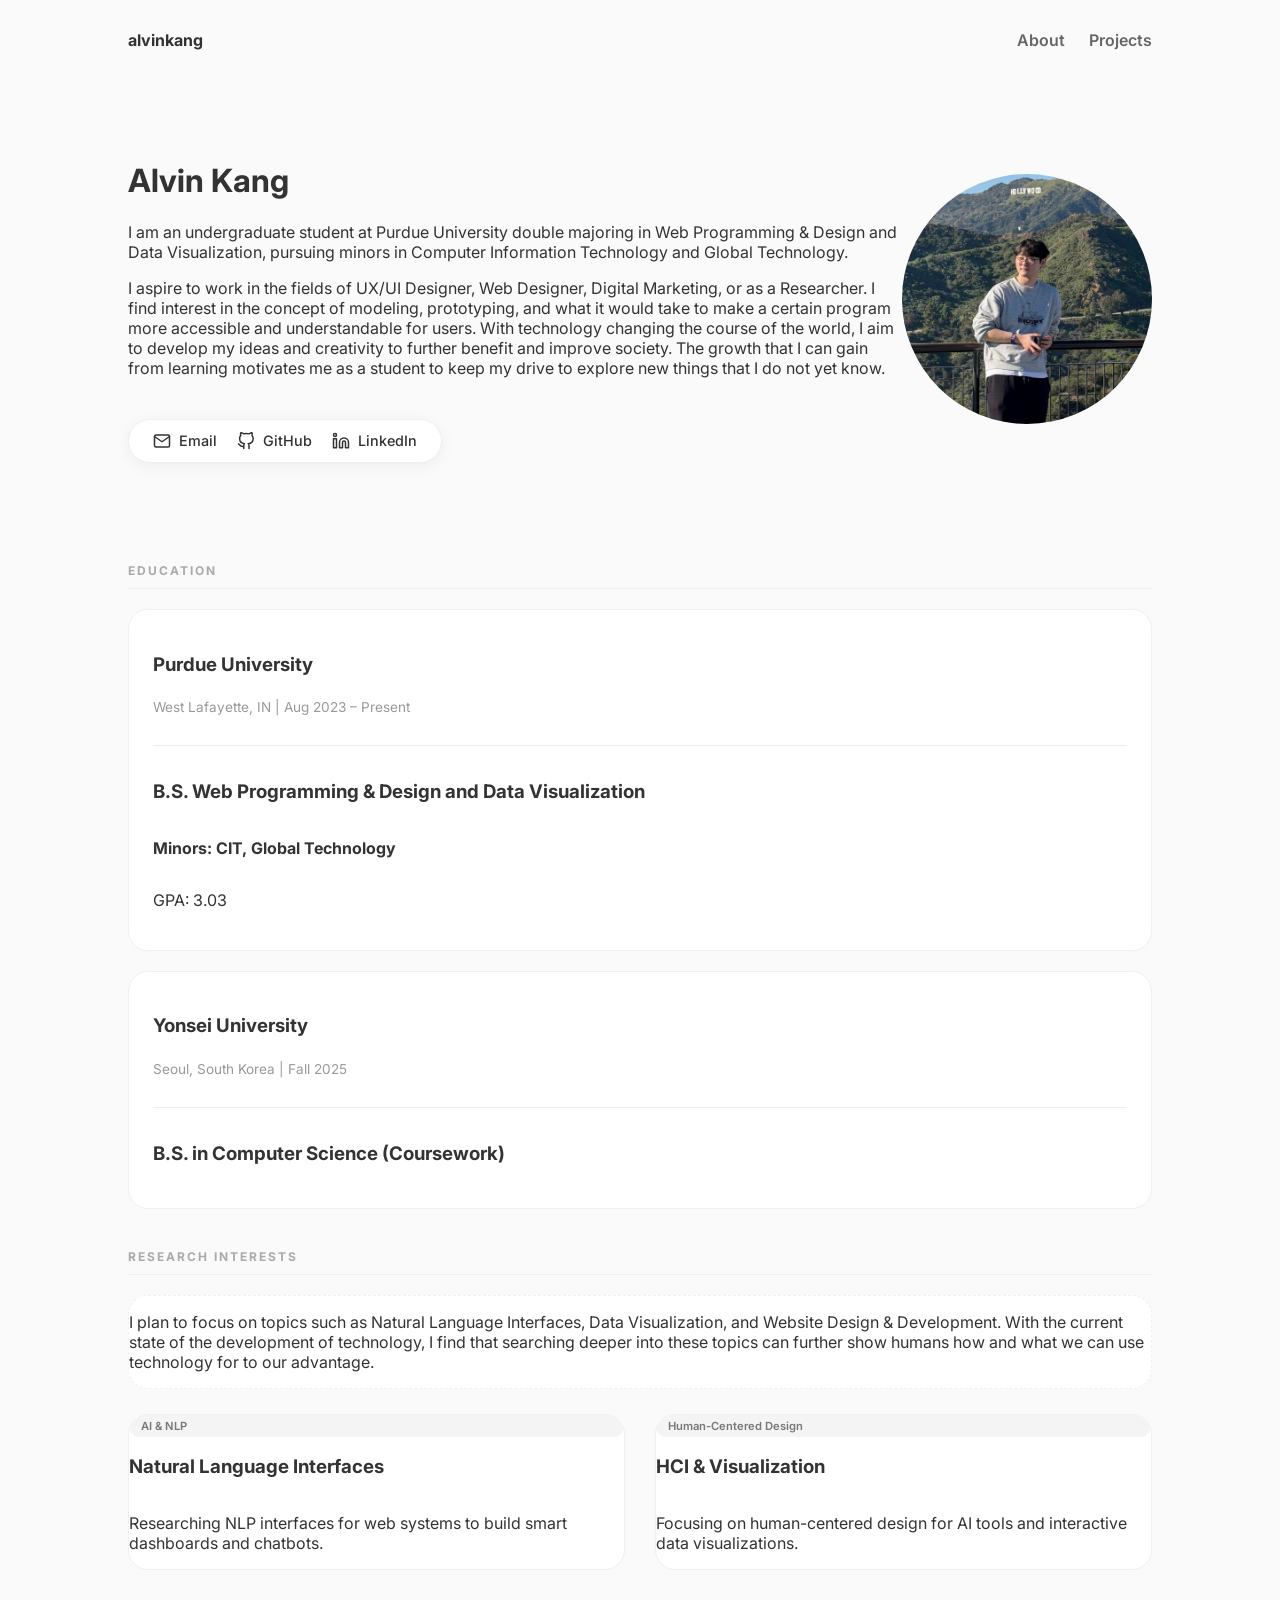
==== commit 7c766d35: "update" ====
--- a/index.html
+++ b/index.html
@@ -22,7 +22,7 @@
         <div class="about-text">
             <h1>Alvin Kang</h1>
             <p>I am an undergraduate student at Purdue University double majoring in Web Programming & Design and Data Visualization, pursuing minors in Computer Information Technology and Global Technology.</p>
-            
+            <p>I aspire to work in the fields of UX/UI Designer, Web Designer, Digital Marketing, or as a Researcher. I find interest in the concept of modeling, prototyping, and what it would take to make a certain program more accessible and understandable for users. With technology changing the course of the world, I aim to develop my ideas and creativity to further benefit and improve society. The growth that I can gain from learning motivates me as a student to keep my drive to explore new things that I do not yet know.</p>
             <div class="hero-links-bar">
                 <a href="mailto:kang540@purdue.edu" class="hero-link-item">
                     <svg class="hero-icon" viewBox="0 0 24 24" fill="none" stroke="currentColor" stroke-width="2" stroke-linecap="round" stroke-linejoin="round"><path d="M4 4h16c1.1 0 2 .9 2 2v12c0 1.1-.9 2-2 2H4c-1.1 0-2-.9-2-2V6c0-1.1.9-2 2-2z"></path><polyline points="22,6 12,13 2,6"></polyline></svg>
@@ -65,7 +65,7 @@
     <section class="details-row">
         <h2 class="section-title">Research Interests</h2>
         <div class="card" style="margin-bottom: 25px; border-style: dashed;">
-            <p>I focus on <strong>Natural Language Interfaces</strong>, <strong>Data Visualization</strong>, and <strong>Website Design & Development</strong>.</p>
+            <p>I plan to focus on topics such as Natural Language Interfaces, Data Visualization, and Website Design & Development. With the current state of the development of technology, I find that searching deeper into these topics can further show humans how and what we can use technology for to our advantage. </p>
         </div>
         <div class="project-grid">
             <div class="card">
--- a/style.css
+++ b/style.css
@@ -175,4 +175,42 @@
     border: 0;
     border-top: 1px solid #eee;
     margin: 15px 0;
+}
+
+/* --- Keep Lite / Vertical Card Enhancements --- */
+
+.vertical-styled .card-body {
+    display: flex;
+    flex-direction: column;
+    flex-grow: 1;
+}
+
+.vertical-styled .project-date {
+    font-style: italic; /* Matches the Engineering section screenshot */
+    margin-bottom: 12px;
+}
+
+.vertical-styled .project-description {
+    margin-bottom: 20px;
+    flex-grow: 1; /* Pushes footer to the bottom */
+}
+
+/* Footer layout: Tech tags left, GitHub icon right */
+.card-footer {
+    display: flex;
+    justify-content: space-between;
+    align-items: center;
+    margin-top: auto;
+}
+
+.vertical-styled .project-viz {
+    height: 180px; /* Specific height for visual banners */
+    background-color: #f9f9f9;
+}
+
+/* Ensure icons remain small and consistent */
+.action-icons svg {
+    width: 18px !important;
+    height: 18px !important;
+    stroke-width: 2;
 }
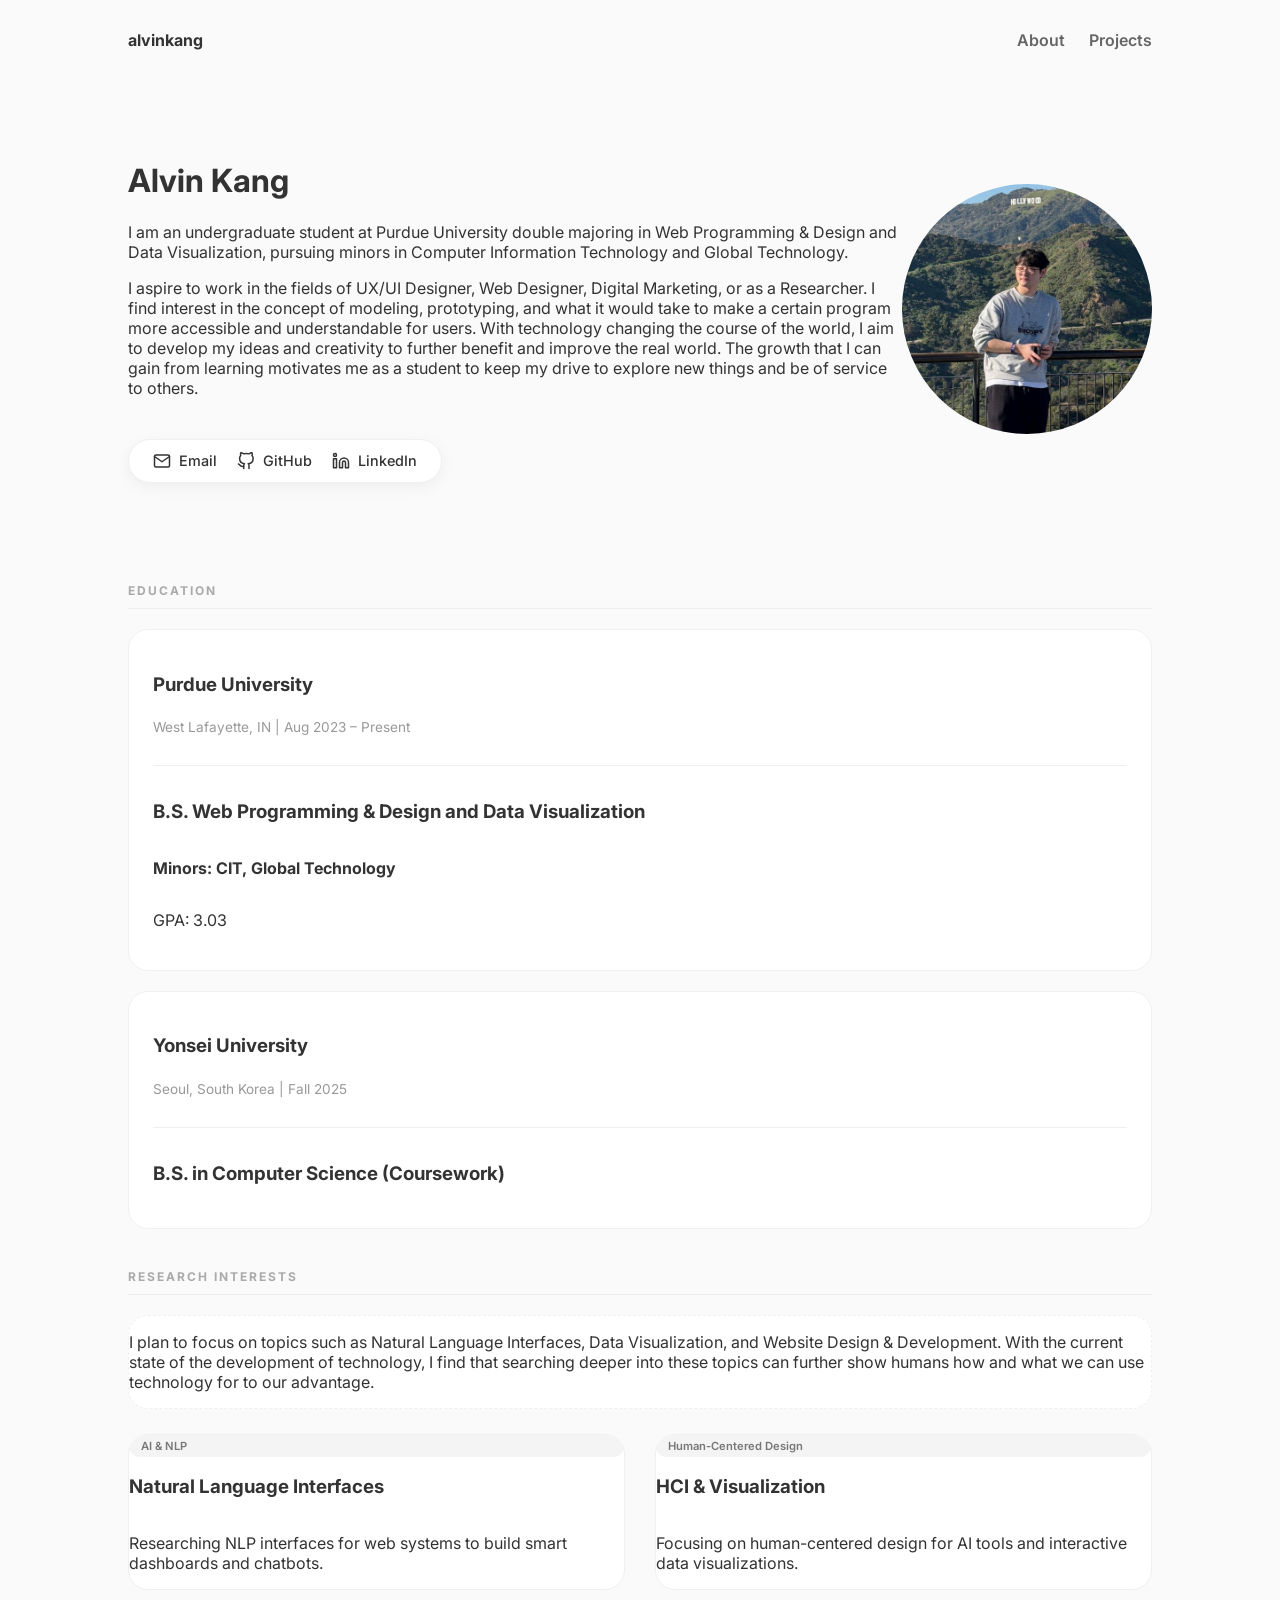
==== commit 33d81424: "update" ====
--- a/index.html
+++ b/index.html
@@ -22,7 +22,7 @@
         <div class="about-text">
             <h1>Alvin Kang</h1>
             <p>I am an undergraduate student at Purdue University double majoring in Web Programming & Design and Data Visualization, pursuing minors in Computer Information Technology and Global Technology.</p>
-            <p>I aspire to work in the fields of UX/UI Designer, Web Designer, Digital Marketing, or as a Researcher. I find interest in the concept of modeling, prototyping, and what it would take to make a certain program more accessible and understandable for users. With technology changing the course of the world, I aim to develop my ideas and creativity to further benefit and improve society. The growth that I can gain from learning motivates me as a student to keep my drive to explore new things that I do not yet know.</p>
+            <p>I aspire to work in the fields of UX/UI Designer, Web Designer, Digital Marketing, or as a Researcher. I find interest in the concept of modeling, prototyping, and what it would take to make a certain program more accessible and understandable for users. With technology changing the course of the world, I aim to develop my ideas and creativity to further benefit and improve the real world. The growth that I can gain from learning motivates me as a student to keep my drive to explore new things and be of service to others.</p>
             <div class="hero-links-bar">
                 <a href="mailto:kang540@purdue.edu" class="hero-link-item">
                     <svg class="hero-icon" viewBox="0 0 24 24" fill="none" stroke="currentColor" stroke-width="2" stroke-linecap="round" stroke-linejoin="round"><path d="M4 4h16c1.1 0 2 .9 2 2v12c0 1.1-.9 2-2 2H4c-1.1 0-2-.9-2-2V6c0-1.1.9-2 2-2z"></path><polyline points="22,6 12,13 2,6"></polyline></svg>
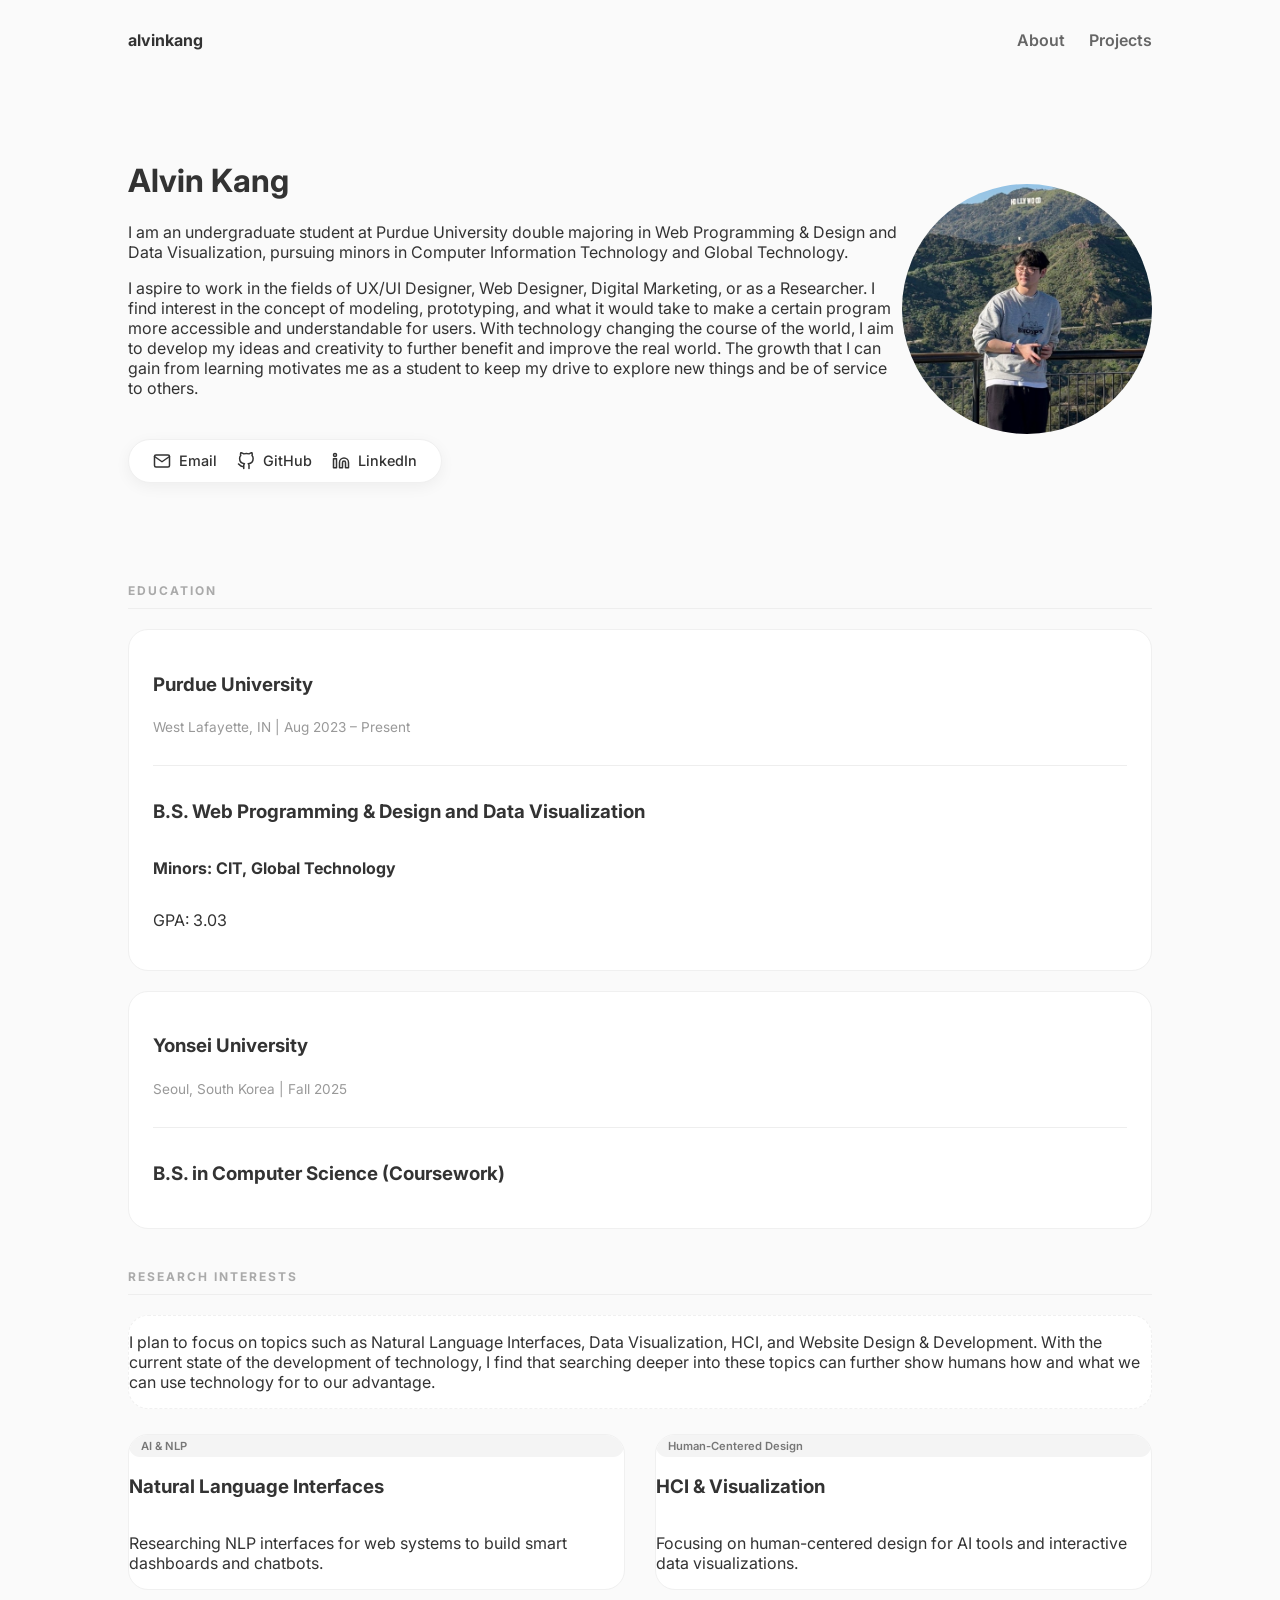
==== commit 76ead8e8: "update" ====
--- a/index.html
+++ b/index.html
@@ -65,7 +65,7 @@
     <section class="details-row">
         <h2 class="section-title">Research Interests</h2>
         <div class="card" style="margin-bottom: 25px; border-style: dashed;">
-            <p>I plan to focus on topics such as Natural Language Interfaces, Data Visualization, and Website Design & Development. With the current state of the development of technology, I find that searching deeper into these topics can further show humans how and what we can use technology for to our advantage. </p>
+            <p>I plan to focus on topics such as Natural Language Interfaces, Data Visualization, HCI, and Website Design & Development. With the current state of the development of technology, I find that searching deeper into these topics can further show humans how and what we can use technology for to our advantage. </p>
         </div>
         <div class="project-grid">
             <div class="card">
